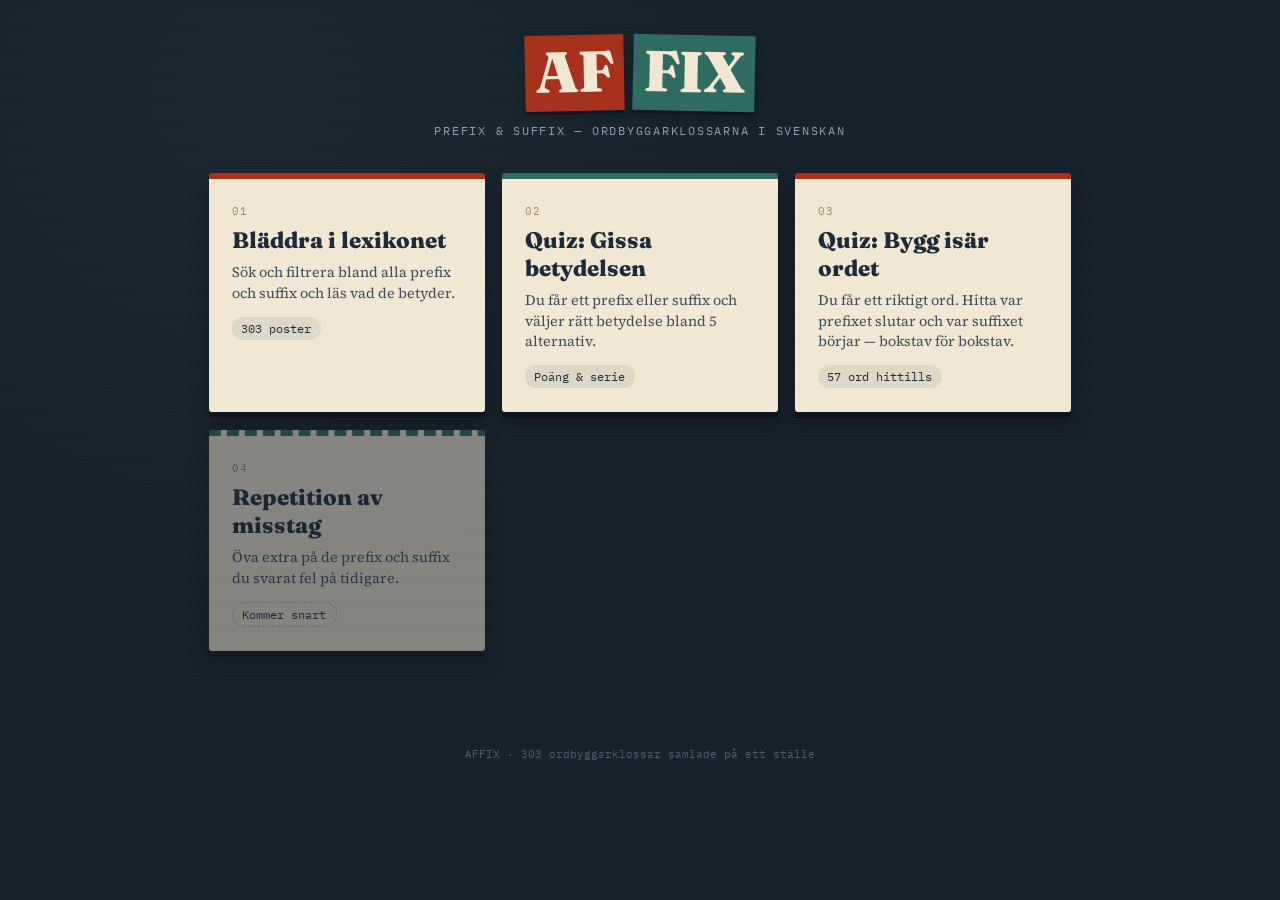
==== index.html @ 200986ad "Initial commit: AFFIX prefix/suffix quiz site" ====
<!DOCTYPE html>
<html lang="sv">
<head>
<meta charset="UTF-8">
<meta name="viewport" content="width=device-width, initial-scale=1.0">
<title>AFFIX — prefix- & suffixlexikon</title>
<link rel="preconnect" href="https://fonts.googleapis.com">
<link rel="preconnect" href="https://fonts.gstatic.com" crossorigin>
<link href="https://fonts.googleapis.com/css2?family=Fraunces:ital,wght@0,700;0,800;0,900;1,700&family=Source+Serif+4:ital,wght@0,400;0,600;1,400&family=IBM+Plex+Mono:wght@400;600;700&display=swap" rel="stylesheet">
<link rel="stylesheet" href="style.css">
</head>
<body>

<header class="site-header">
  <div class="wordmark"><span class="pre">AF</span><span class="fix">FIX</span></div>
  <p class="tagline">Prefix &amp; suffix — ordbyggarklossarna i svenskan</p>
</header>

<main class="menu-wrap">
  <div class="menu-grid">

    <a class="menu-card" href="browse.html">
      <span class="menu-index">01</span>
      <h2>Bläddra i lexikonet</h2>
      <p>Sök och filtrera bland alla prefix och suffix och läs vad de betyder.</p>
      <span class="menu-count">303 poster</span>
    </a>

    <a class="menu-card" href="quiz.html">
      <span class="menu-index">02</span>
      <h2>Quiz: Gissa betydelsen</h2>
      <p>Du får ett prefix eller suffix och väljer rätt betydelse bland 5 alternativ.</p>
      <span class="menu-count">Poäng &amp; serie</span>
    </a>

    <a class="menu-card" href="quiz-word.html">
      <span class="menu-index">03</span>
      <h2>Quiz: Bygg isär ordet</h2>
      <p>Du får ett riktigt ord. Hitta var prefixet slutar och var suffixet börjar — bokstav för bokstav.</p>
      <span class="menu-count">57 ord hittills</span>
    </a>

    <div class="menu-card disabled">
      <span class="menu-index">04</span>
      <h2>Repetition av misstag</h2>
      <p>Öva extra på de prefix och suffix du svarat fel på tidigare.</p>
      <span class="menu-count">Kommer snart</span>
    </div>

  </div>
</main>

<footer>AFFIX · 303 ordbyggarklossar samlade på ett ställe</footer>

</body>
</html>
---- style.css ----
:root{
  --bed:#16212C;
  --bed-alt:#1E2C3A;
  --bed-line:#2A3B4C;
  --paper:#F1E7D2;
  --paper-alt:#E8DCBF;
  --ink:#1E2A38;
  --ink-soft:#3C4A58;
  --brick:#A6321D;
  --brick-dim:#7A2415;
  --teal:#2F6B62;
  --teal-dim:#204944;
  --gold:#C89B3C;
  --cream:#F1E7D2;
  --radius:3px;
  --shadow:0 6px 0 rgba(0,0,0,.28), 0 10px 18px rgba(0,0,0,.35);
  --shadow-sm:0 3px 0 rgba(0,0,0,.25), 0 4px 8px rgba(0,0,0,.3);
  --serif-display:"Fraunces",serif;
  --serif-body:"Source Serif 4",Georgia,serif;
  --mono:"IBM Plex Mono",monospace;
}

*{box-sizing:border-box;}
html{scroll-behavior:smooth;}
body{
  margin:0;
  background:var(--bed);
  background-image:
    radial-gradient(circle at 20% 10%, rgba(255,255,255,.03), transparent 40%),
    repeating-linear-gradient(0deg, rgba(255,255,255,.012) 0 1px, transparent 1px 3px);
  color:var(--cream);
  font-family:var(--serif-body);
  min-height:100vh;
}

a{color:inherit;}

/* ---------- Header / wordmark ---------- */
.site-header{
  padding:2.2rem 1.5rem 1.4rem;
  text-align:center;
}
.wordmark{
  display:inline-flex;
  align-items:baseline;
  gap:.15em;
  font-family:var(--serif-display);
  font-weight:900;
  font-size:clamp(2.4rem,6vw,3.6rem);
  letter-spacing:-.01em;
}
.wordmark .pre{
  color:var(--paper);
  background:var(--brick);
  padding:.02em .18em .06em;
  border-radius:2px 0 0 2px;
  transform:rotate(-1.2deg);
  box-shadow:var(--shadow-sm);
}
.wordmark .fix{
  color:var(--paper);
  background:var(--teal);
  padding:.02em .18em .06em;
  border-radius:0 2px 2px 0;
  transform:rotate(1.2deg);
  box-shadow:var(--shadow-sm);
}
.tagline{
  margin-top:.7rem;
  font-family:var(--mono);
  font-size:.78rem;
  letter-spacing:.14em;
  text-transform:uppercase;
  color:#8FA0AE;
}

/* ---------- Tabs ---------- */
.tabbar{
  display:flex;
  justify-content:center;
  gap:.6rem;
  padding:0 1rem 1.6rem;
  flex-wrap:wrap;
}
.tab-btn{
  font-family:var(--mono);
  font-size:.82rem;
  letter-spacing:.06em;
  text-transform:uppercase;
  background:transparent;
  color:#8FA0AE;
  border:1px solid var(--bed-line);
  border-radius:20px;
  padding:.55rem 1.2rem;
  cursor:pointer;
  transition:all .15s ease;
}
.tab-btn:hover{color:var(--cream);border-color:#48606f;}
.tab-btn.active{
  background:var(--paper);
  color:var(--ink);
  border-color:var(--paper);
  font-weight:600;
}
.tab-btn:focus-visible, button:focus-visible, input:focus-visible, select:focus-visible,
.menu-card:focus-visible, .back-link:focus-visible{
  outline:2px solid var(--gold);
  outline-offset:2px;
}

.view{display:none;max-width:980px;margin:0 auto;padding:0 1.2rem 4rem;}
.view.active{display:block;}

/* ---------- Huvudmeny ---------- */
.menu-wrap{
  max-width:900px;
  margin:0 auto;
  padding:0 1.2rem 4rem;
}
.menu-grid{
  display:grid;
  grid-template-columns:repeat(auto-fit,minmax(240px,1fr));
  gap:1.1rem;
}
.menu-card{
  display:block;
  text-decoration:none;
  background:var(--paper);
  color:var(--ink);
  border-radius:var(--radius);
  padding:1.6rem 1.4rem 1.5rem;
  box-shadow:var(--shadow);
  border-top:6px solid var(--brick);
  transition:transform .12s ease, box-shadow .12s ease;
  cursor:pointer;
  position:relative;
}
.menu-card:nth-child(2n){border-top-color:var(--teal);}
.menu-card:hover{transform:translateY(-3px);}
.menu-card .menu-index{
  font-family:var(--mono);
  font-size:.7rem;
  letter-spacing:.1em;
  text-transform:uppercase;
  color:#9a8a63;
  display:block;
  margin-bottom:.5rem;
}
.menu-card h2{
  font-family:var(--serif-display);
  font-weight:800;
  font-size:1.4rem;
  margin:0 0 .5rem;
}
.menu-card p{
  font-size:.9rem;
  color:var(--ink-soft);
  line-height:1.4;
  margin:0;
}
.menu-card .menu-count{
  display:inline-block;
  margin-top:.9rem;
  font-family:var(--mono);
  font-size:.72rem;
  background:rgba(30,42,56,.08);
  padding:.25rem .6rem;
  border-radius:20px;
}
.menu-card.disabled{
  opacity:.5;
  cursor:default;
  pointer-events:none;
  border-top-style:dashed;
}
.menu-card.disabled .menu-count{background:transparent;border:1px dashed rgba(30,42,56,.3);}

/* ---------- Undersida: tillbaka-länk ---------- */
.subpage-header{
  max-width:980px;
  margin:0 auto;
  padding:1.6rem 1.2rem 0;
}
.back-link{
  display:inline-flex;
  align-items:center;
  gap:.4rem;
  font-family:var(--mono);
  font-size:.78rem;
  letter-spacing:.05em;
  text-transform:uppercase;
  color:#8FA0AE;
  text-decoration:none;
  border:1px solid var(--bed-line);
  border-radius:20px;
  padding:.5rem 1rem;
}
.back-link:hover{color:var(--cream);border-color:#48606f;}
.page-title{
  max-width:980px;
  margin:1.4rem auto .2rem;
  padding:0 1.2rem;
  font-family:var(--serif-display);
  font-weight:800;
  font-size:1.8rem;
}

/* ---------- Controls (browse) ---------- */
.controls{
  display:flex;
  gap:.7rem;
  flex-wrap:wrap;
  margin-bottom:1.4rem;
  align-items:center;
}
.search-input{
  flex:1 1 220px;
  font-family:var(--serif-body);
  font-size:1rem;
  padding:.7rem .9rem;
  border-radius:var(--radius);
  border:1px solid var(--bed-line);
  background:var(--bed-alt);
  color:var(--cream);
}
.search-input::placeholder{color:#6E8290;}
.filter-group{display:flex;gap:.4rem;}
.chip{
  font-family:var(--mono);
  font-size:.75rem;
  letter-spacing:.05em;
  text-transform:uppercase;
  background:var(--bed-alt);
  color:#8FA0AE;
  border:1px solid var(--bed-line);
  border-radius:20px;
  padding:.5rem 1rem;
  cursor:pointer;
}
.chip.active{background:var(--gold);color:var(--ink);border-color:var(--gold);font-weight:600;}
.result-count{
  font-family:var(--mono);
  font-size:.75rem;
  color:#6E8290;
  margin:0 0 1rem;
}

/* ---------- Term grid (browse) ---------- */
.term-grid{
  display:grid;
  grid-template-columns:repeat(auto-fill,minmax(230px,1fr));
  gap:.85rem;
}
.term-card{
  background:var(--paper);
  color:var(--ink);
  border-radius:var(--radius);
  padding:.95rem 1rem .9rem;
  box-shadow:var(--shadow-sm);
  border-left:5px solid var(--brick);
  position:relative;
}
.term-card.suffix{border-left-color:var(--teal);border-right:5px solid var(--teal);border-left:none;padding-right:1.1rem;}
.term-card .term{
  font-family:var(--serif-display);
  font-weight:700;
  font-size:1.15rem;
  display:block;
  margin-bottom:.3rem;
}
.term-card .betydelse{
  font-size:.92rem;
  color:var(--ink-soft);
  line-height:1.35;
}
.term-card .kat{
  position:absolute;
  top:.6rem; right:.7rem;
  font-family:var(--mono);
  font-size:.62rem;
  letter-spacing:.08em;
  text-transform:uppercase;
  color:#9a8a63;
}
.term-card.suffix .kat{right:auto;left:.7rem;}
.empty-note{
  font-family:var(--mono);
  color:#6E8290;
  text-align:center;
  padding:3rem 1rem;
}

/* ---------- Quiz ---------- */
.quiz-top{
  display:flex;
  justify-content:space-between;
  align-items:center;
  flex-wrap:wrap;
  gap:.8rem;
  margin-bottom:1.6rem;
  font-family:var(--mono);
  font-size:.82rem;
  color:#8FA0AE;
}
.quiz-stats span{color:var(--gold);font-weight:600;}
.quiz-filter{display:flex;gap:.4rem;}

.quiz-stage{
  text-align:center;
  padding:2.4rem 1rem 2.8rem;
}
.quiz-prompt{
  font-family:var(--mono);
  font-size:.78rem;
  letter-spacing:.1em;
  text-transform:uppercase;
  color:#8FA0AE;
  margin-bottom:1rem;
}
.term-block{
  display:inline-block;
  background:var(--paper);
  color:var(--ink);
  font-family:var(--serif-display);
  font-weight:800;
  font-size:clamp(2rem,6vw,3rem);
  padding:.5rem 1.3rem .6rem;
  border-radius:var(--radius);
  box-shadow:var(--shadow);
  transform:rotate(-.6deg);
  position:relative;
}
.term-block::after{
  content:attr(data-kat);
  position:absolute;
  bottom:-1.5rem; left:50%;
  transform:translateX(-50%);
  font-family:var(--mono);
  font-size:.68rem;
  letter-spacing:.12em;
  text-transform:uppercase;
  color:#6E8290;
}
.term-block.prefix{border-bottom:5px solid var(--brick);}
.term-block.suffix{border-bottom:5px solid var(--teal);}

.question-text{
  margin:2.6rem 0 1.4rem;
  font-size:1.05rem;
  color:#C7D3DB;
}

.options{
  display:grid;
  gap:.6rem;
  max-width:560px;
  margin:0 auto;
}
.option-btn{
  font-family:var(--serif-body);
  font-size:1rem;
  text-align:left;
  background:var(--bed-alt);
  color:var(--cream);
  border:1px solid var(--bed-line);
  border-radius:var(--radius);
  padding:.85rem 1.1rem;
  cursor:pointer;
  transition:transform .1s ease, border-color .15s ease, background .15s ease;
}
.option-btn:hover:not(:disabled){border-color:var(--gold);transform:translateX(2px);}
.option-btn:disabled{cursor:default;}
.option-btn.correct{
  background:var(--teal-dim);
  border-color:var(--teal);
  color:#DCEFEA;
}
.option-btn.wrong{
  background:var(--brick-dim);
  border-color:var(--brick);
  color:#F6DAD2;
}
.affix-option.prefix{border-left:4px solid var(--brick);}
.affix-option.suffix{border-right:4px solid var(--teal);}

.stamp{
  display:inline-block;
  margin-top:1.6rem;
  font-family:var(--mono);
  font-weight:700;
  letter-spacing:.08em;
  text-transform:uppercase;
  font-size:1.1rem;
  padding:.4rem 1rem;
  border:3px solid currentColor;
  border-radius:4px;
  transform:rotate(-4deg) scale(1);
  animation:stampin .22s ease-out;
}
.stamp.ratt{color:var(--teal);}
.stamp.fel{color:var(--brick);}
@keyframes stampin{
  0%{opacity:0;transform:rotate(-4deg) scale(1.7);}
  100%{opacity:1;transform:rotate(-4deg) scale(1);}
}
@media (prefers-reduced-motion:reduce){
  .stamp{animation:none;}
  .option-btn:hover{transform:none;}
}

.next-btn{
  display:block;
  margin:1.8rem auto 0;
  font-family:var(--mono);
  font-size:.85rem;
  letter-spacing:.06em;
  text-transform:uppercase;
  background:var(--gold);
  color:var(--ink);
  border:none;
  border-radius:20px;
  padding:.75rem 1.7rem;
  cursor:pointer;
  font-weight:700;
}
.next-btn:hover{filter:brightness(1.08);}

/* ---------- Quiz: Bygg isär ordet ---------- */
.word-block{
  display:inline-block;
  background:var(--paper);
  color:var(--ink);
  font-family:var(--serif-display);
  font-weight:800;
  font-size:clamp(1.8rem,5.5vw,2.7rem);
  padding:.55rem 1.4rem .65rem;
  border-radius:var(--radius);
  box-shadow:var(--shadow);
  letter-spacing:.01em;
}
.step-indicator{
  font-family:var(--mono);
  font-size:.72rem;
  letter-spacing:.12em;
  text-transform:uppercase;
  color:var(--gold);
  margin-bottom:.6rem;
}
.split-preview{
  margin-top:1.1rem;
  font-family:var(--mono);
  font-size:.9rem;
  color:#8FA0AE;
  min-height:1.3em;
}
.split-preview .hit{color:var(--gold);font-weight:700;}
.meaning-box{
  margin:1.2rem auto 0;
  max-width:480px;
  background:var(--bed-alt);
  border:1px solid var(--bed-line);
  border-radius:var(--radius);
  padding:.9rem 1.1rem;
  font-size:.95rem;
  color:#C7D3DB;
  text-align:left;
}
.meaning-box b{color:var(--cream);}

footer{
  text-align:center;
  padding:2rem 1rem 3rem;
  font-family:var(--mono);
  font-size:.7rem;
  color:#4D6070;
}

@media (max-width:520px){
  .quiz-top{justify-content:center;text-align:center;}
}
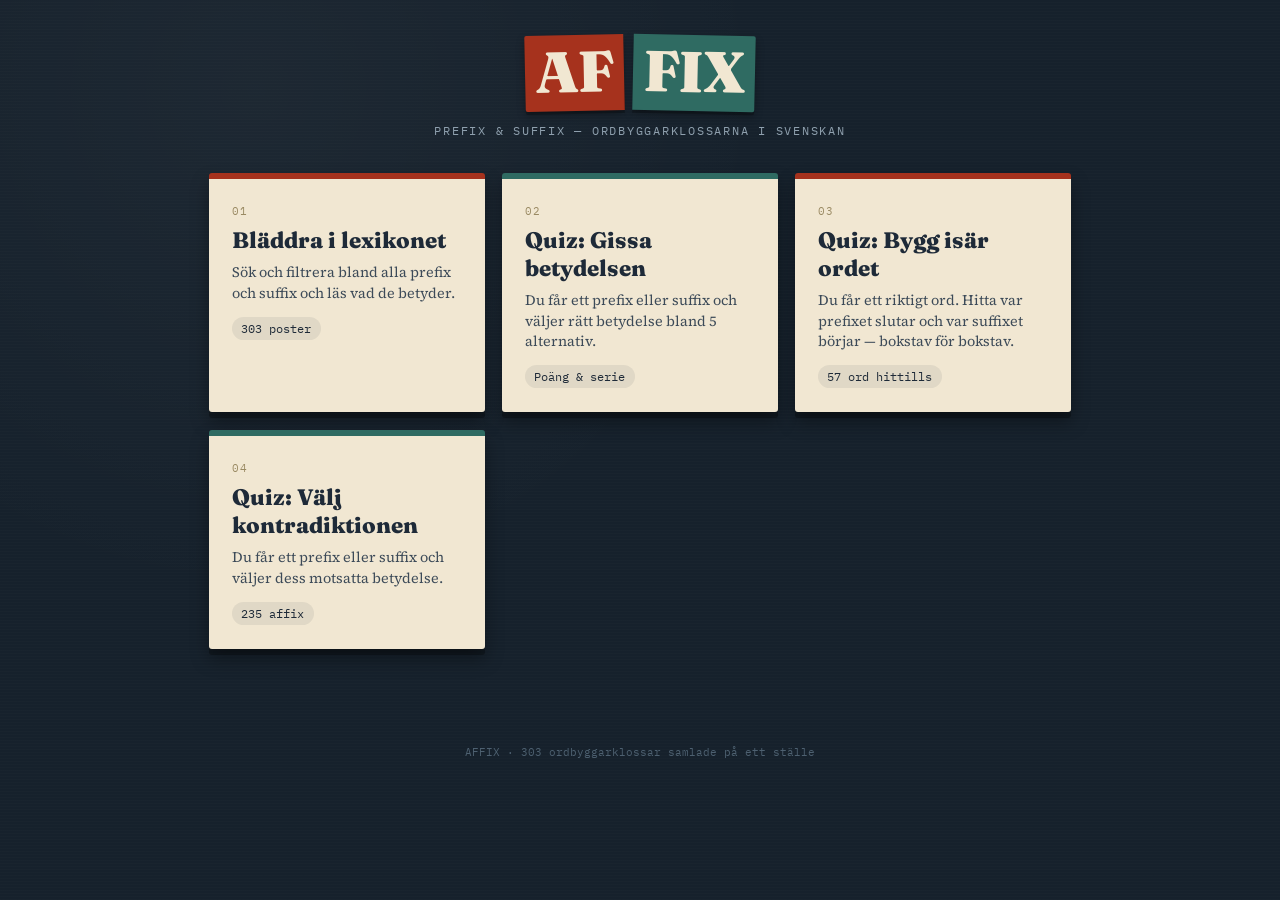
==== commit a0f8c220: "Add contradiction quiz" ====
--- a/index.html
+++ b/index.html
@@ -40,12 +40,12 @@
       <span class="menu-count">57 ord hittills</span>
     </a>
 
-    <div class="menu-card disabled">
+    <a class="menu-card" href="quiz-contradiction.html">
       <span class="menu-index">04</span>
-      <h2>Repetition av misstag</h2>
-      <p>Öva extra på de prefix och suffix du svarat fel på tidigare.</p>
-      <span class="menu-count">Kommer snart</span>
-    </div>
+      <h2>Quiz: Välj kontradiktionen</h2>
+      <p>Du får ett prefix eller suffix och väljer dess motsatta betydelse.</p>
+      <span class="menu-count">235 affix</span>
+    </a>
 
   </div>
 </main>
--- a/style.css
+++ b/style.css
@@ -244,6 +244,44 @@
   color:#6E8290;
   margin:0 0 1rem;
 }
+.selection-panel{
+  border-top:1px solid var(--bed-line);
+  border-bottom:1px solid var(--bed-line);
+  padding:.85rem 0 .95rem;
+  margin:0 0 1rem;
+}
+.selection-actions{
+  display:flex;
+  align-items:center;
+  gap:.55rem;
+  flex-wrap:wrap;
+}
+.selection-button{padding:.42rem .75rem;}
+.selection-button:last-of-type{color:#D7ACA4;}
+.selection-status{
+  margin:0 0 0 auto;
+  font-family:var(--mono);
+  font-size:.7rem;
+  color:#8FA0AE;
+}
+.selection-by-letter{
+  display:flex;
+  gap:.35rem;
+  flex-wrap:wrap;
+  margin-top:.75rem;
+}
+.letter-selection{
+  font-family:var(--mono);
+  font-size:.68rem;
+  letter-spacing:.03em;
+  background:transparent;
+  color:#8FA0AE;
+  border:1px solid var(--bed-line);
+  border-radius:var(--radius);
+  padding:.32rem .5rem;
+  cursor:pointer;
+}
+.letter-selection.active{background:var(--teal-dim);border-color:var(--teal);color:#DCEFEA;}
 
 /* ---------- Term grid (browse) ---------- */
 .term-grid{
@@ -273,6 +311,19 @@
   color:var(--ink-soft);
   line-height:1.35;
 }
+.term-card.is-disabled{opacity:.56;}
+.quiz-inclusion{
+  display:flex;
+  align-items:center;
+  gap:.4rem;
+  margin-top:.8rem;
+  font-family:var(--mono);
+  font-size:.68rem;
+  letter-spacing:.03em;
+  color:var(--ink-soft);
+  cursor:pointer;
+}
+.quiz-inclusion input{accent-color:var(--teal);}
 .term-card .kat{
   position:absolute;
   top:.6rem; right:.7rem;
@@ -349,6 +400,13 @@
   font-size:1.05rem;
   color:#C7D3DB;
 }
+.quiz-empty-note{
+  max-width:440px;
+  margin:1.5rem auto 0;
+  color:#C7D3DB;
+  line-height:1.45;
+}
+.quiz-empty-note a{color:var(--gold);}
 
 .options{
   display:grid;
@@ -477,4 +535,5 @@
 
 @media (max-width:520px){
   .quiz-top{justify-content:center;text-align:center;}
-}
+  .selection-status{width:100%;margin:0;}
+}
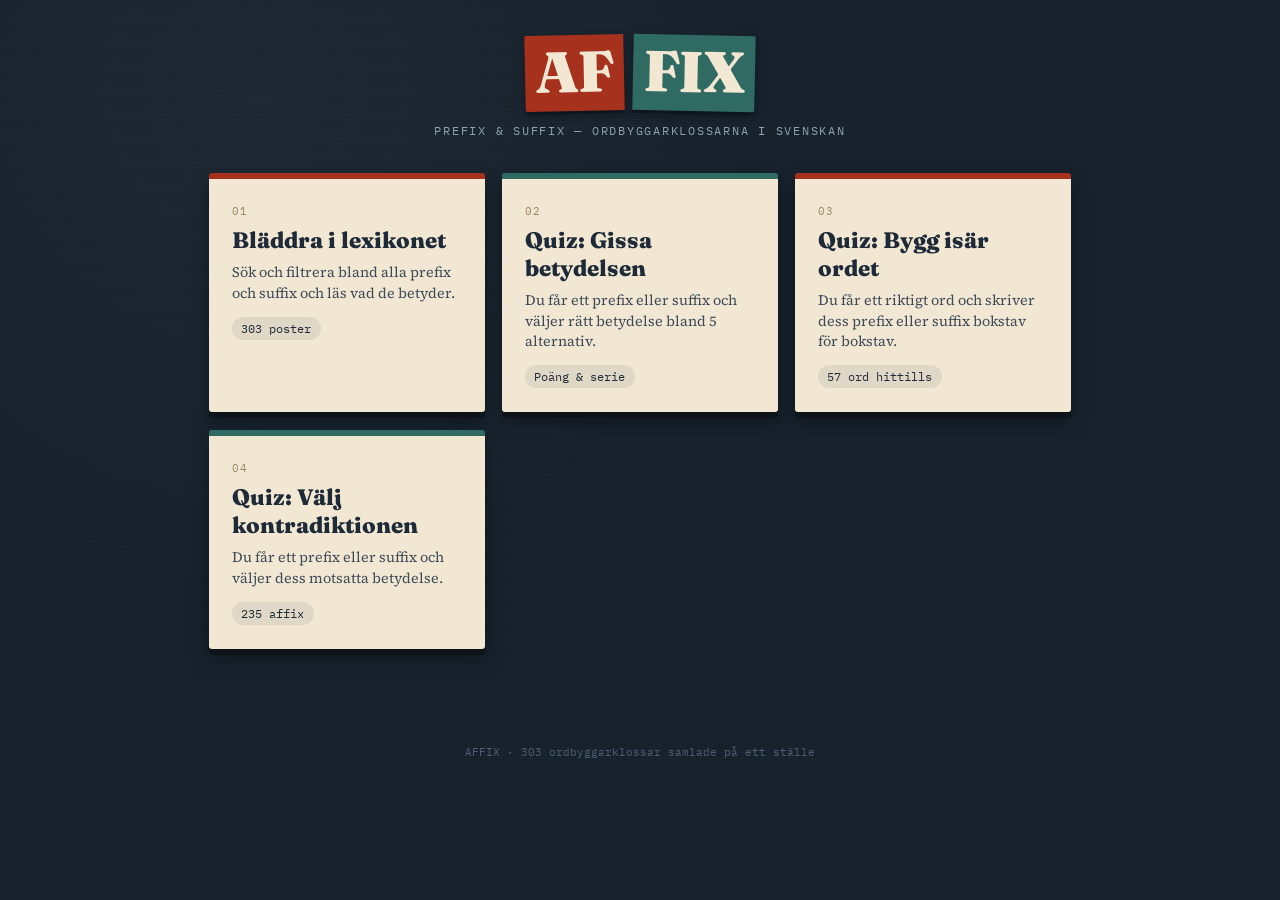
==== commit ed50a348: "Use typed answers in word quiz" ====
--- a/index.html
+++ b/index.html
@@ -36,7 +36,7 @@
     <a class="menu-card" href="quiz-word.html">
       <span class="menu-index">03</span>
       <h2>Quiz: Bygg isär ordet</h2>
-      <p>Du får ett riktigt ord. Hitta var prefixet slutar och var suffixet börjar — bokstav för bokstav.</p>
+      <p>Du får ett riktigt ord och skriver dess prefix eller suffix bokstav för bokstav.</p>
       <span class="menu-count">57 ord hittills</span>
     </a>
 
--- a/style.css
+++ b/style.css
@@ -414,6 +414,56 @@
   max-width:560px;
   margin:0 auto;
 }
+.answer-form{
+  max-width:560px;
+  margin:0 auto;
+}
+.answer-label{
+  display:block;
+  margin-bottom:.55rem;
+  font-family:var(--mono);
+  font-size:.75rem;
+  letter-spacing:.06em;
+  text-transform:uppercase;
+  color:#8FA0AE;
+}
+.answer-controls{
+  display:flex;
+  gap:.6rem;
+}
+.answer-input{
+  min-width:0;
+  flex:1;
+  font-family:var(--serif-body);
+  font-size:1.1rem;
+  color:var(--cream);
+  background:var(--bed-alt);
+  border:1px solid var(--bed-line);
+  border-radius:var(--radius);
+  padding:.85rem 1.1rem;
+}
+.answer-input::placeholder{color:#8FA0AE;opacity:1;}
+.answer-input:focus{
+  outline:2px solid var(--gold);
+  outline-offset:2px;
+  border-color:var(--gold);
+}
+.answer-input:disabled{opacity:.65;cursor:default;}
+.answer-submit{
+  font-family:var(--mono);
+  font-weight:700;
+  letter-spacing:.04em;
+  color:var(--ink);
+  background:var(--gold);
+  border:1px solid var(--gold);
+  border-radius:var(--radius);
+  padding:.85rem 1.2rem;
+  cursor:pointer;
+  transition:transform .1s ease, background .15s ease;
+}
+.answer-submit:hover:not(:disabled){background:#F3D797;transform:translateY(-1px);}
+.answer-submit:focus-visible{outline:2px solid var(--cream);outline-offset:2px;}
+.answer-submit:disabled{opacity:.65;cursor:default;}
 .option-btn{
   font-family:var(--serif-body);
   font-size:1rem;
@@ -464,6 +514,11 @@
 @media (prefers-reduced-motion:reduce){
   .stamp{animation:none;}
   .option-btn:hover{transform:none;}
+  .answer-submit:hover{transform:none;}
+}
+@media (max-width:480px){
+  .answer-controls{flex-direction:column;}
+  .answer-submit{width:100%;}
 }
 
 .next-btn{
